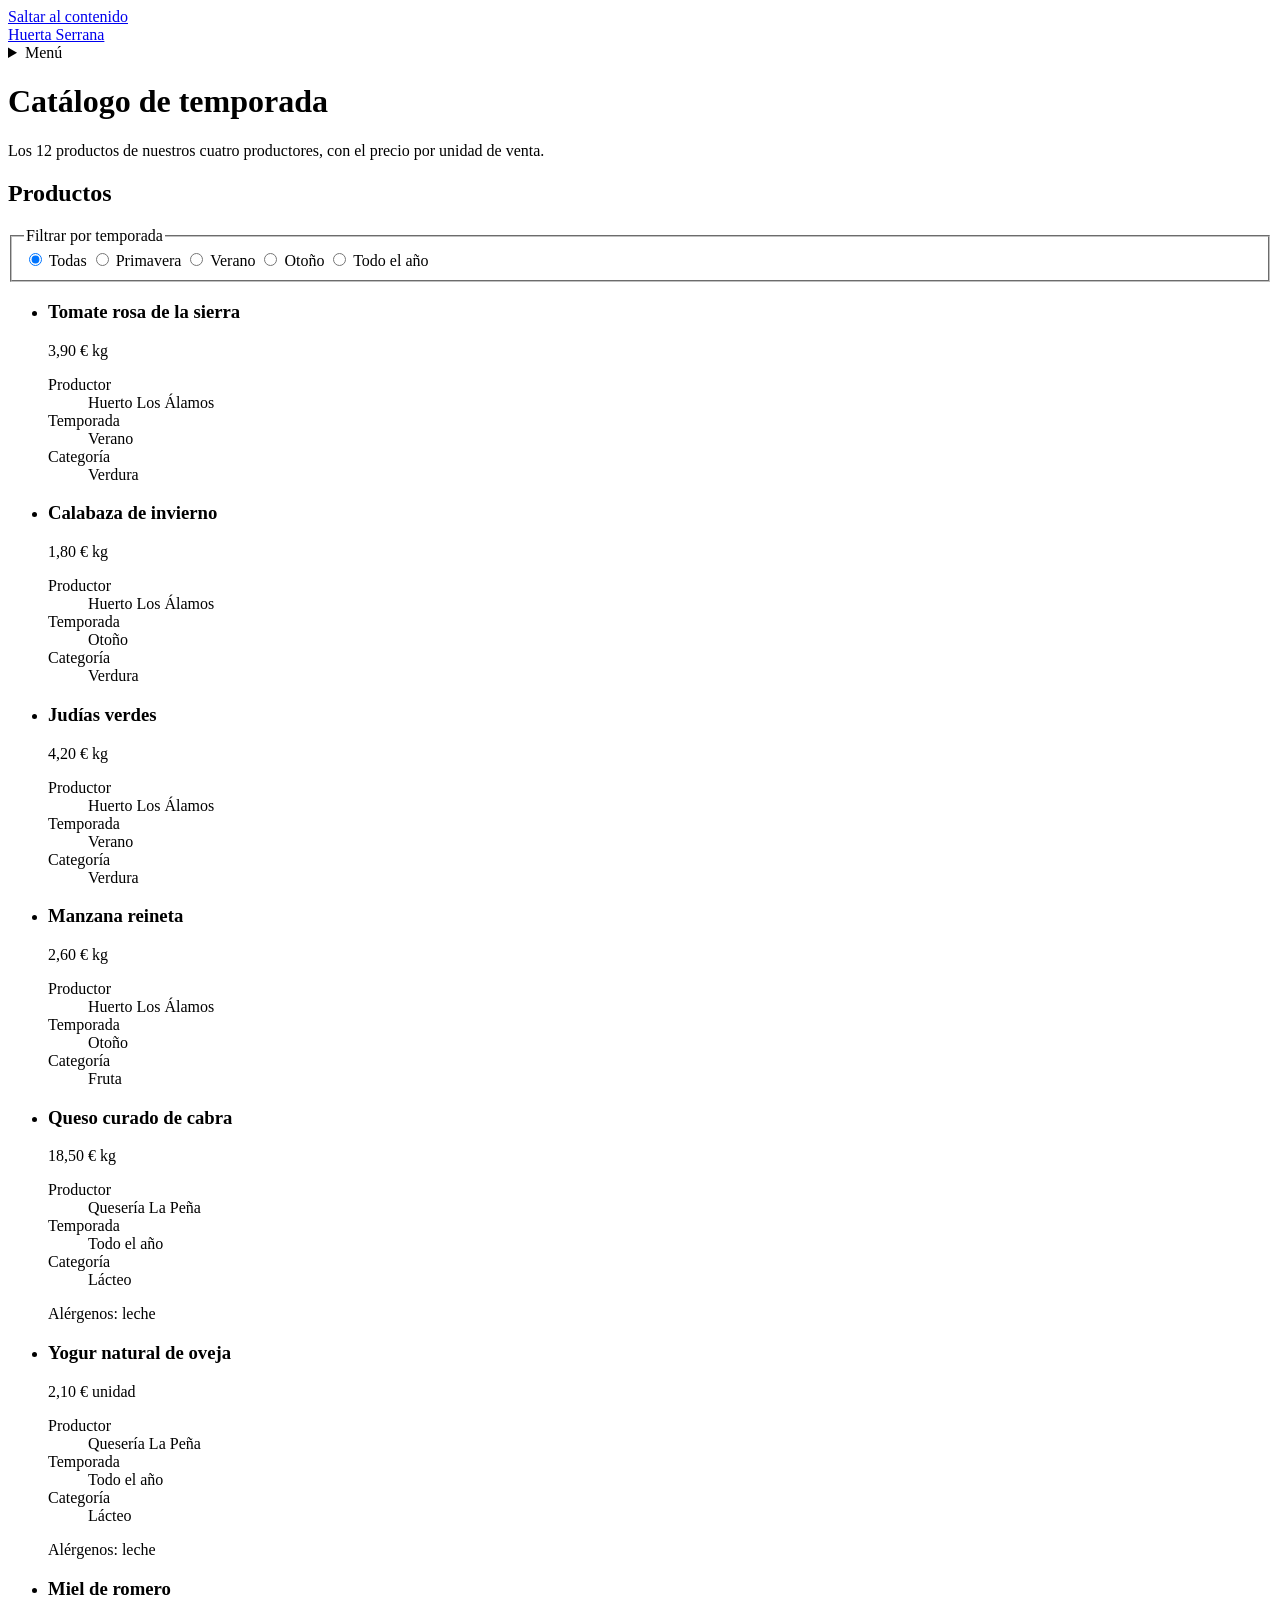
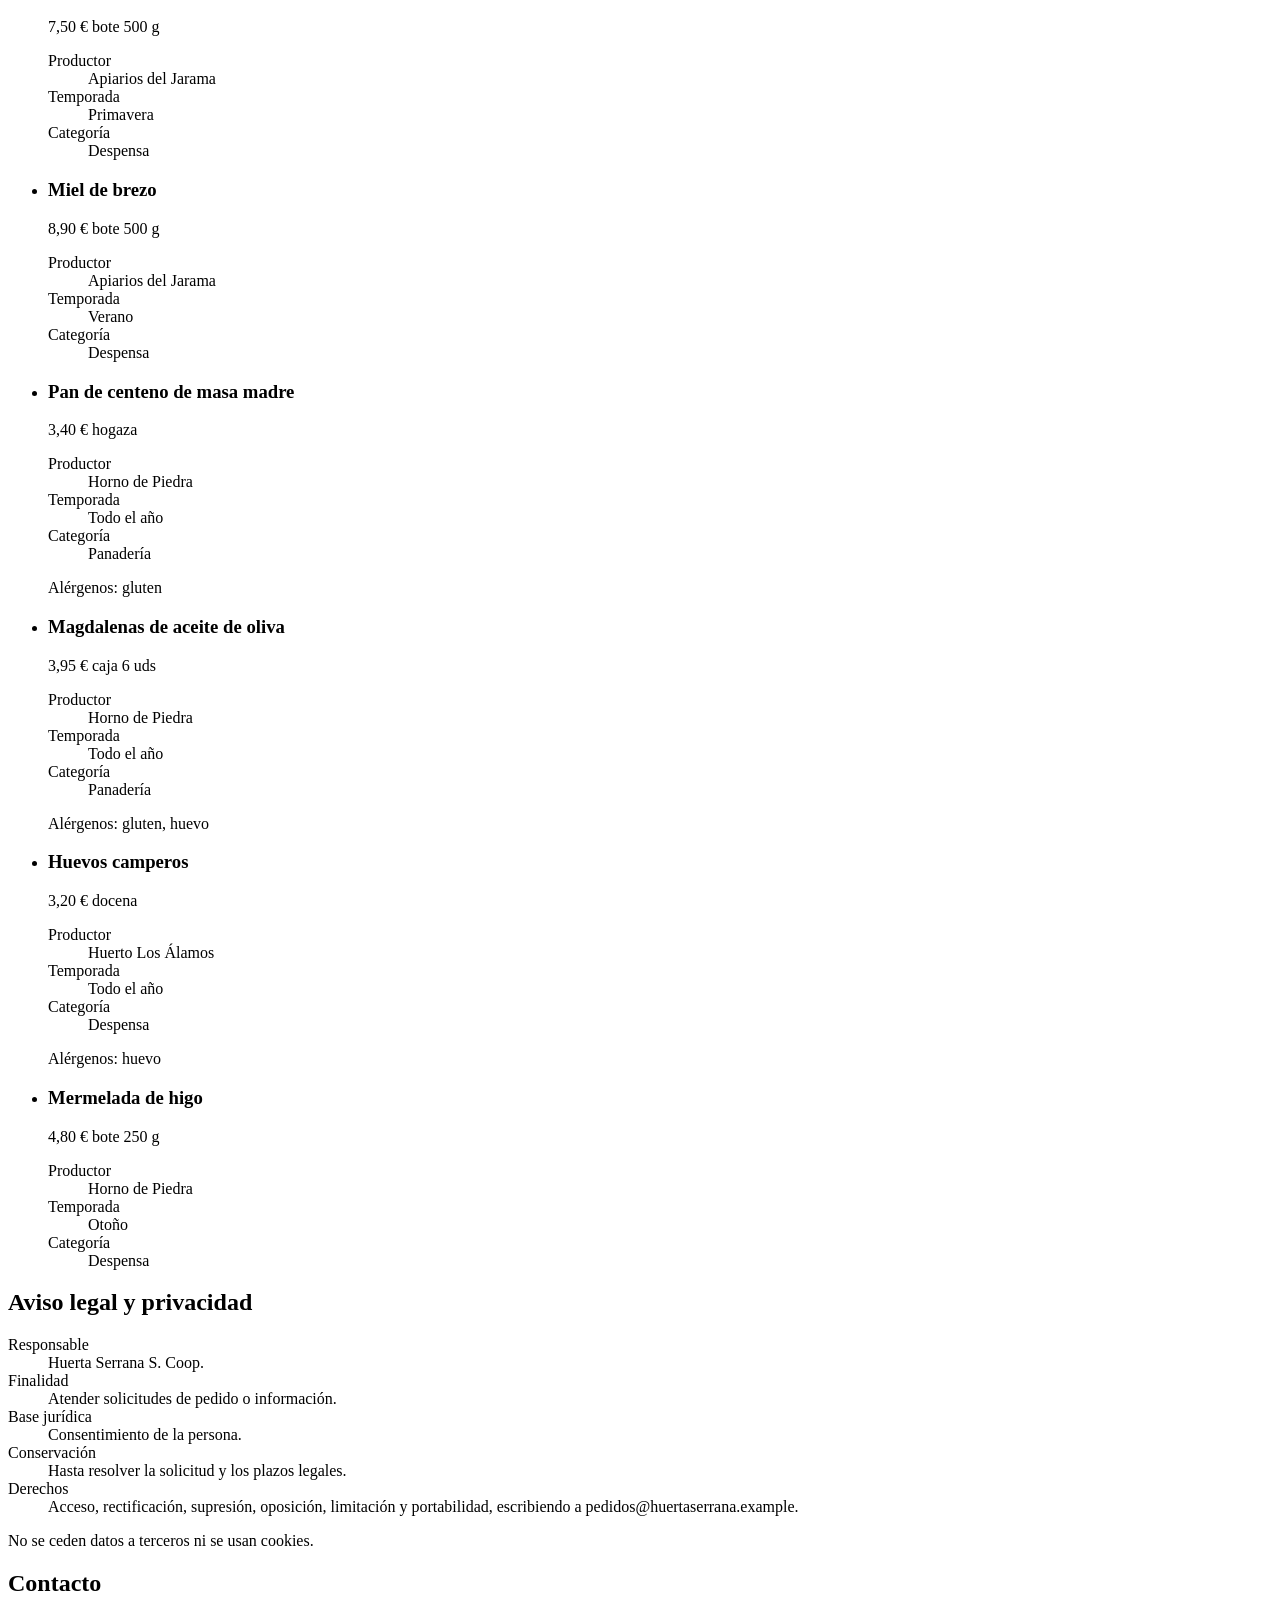
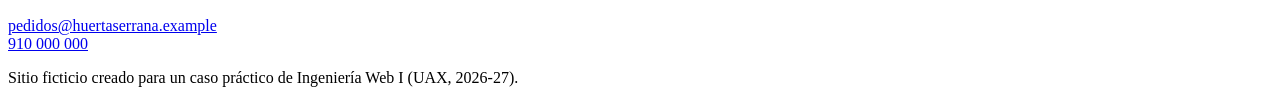
==== catalogo.html @ 6962c766 "feat: esqueleto HTML del catálogo con los 12 productos y filtro por temporada" ====
<!doctype html>
<html lang="es">
  <head>
    <meta charset="utf-8">
    <meta name="viewport" content="width=device-width, initial-scale=1">
    <title>Catálogo de temporada · Huerta Serrana</title>
    <meta name="description" content="Los 12 productos de Huerta Serrana con precio, unidad, productor, temporada y alérgenos: verdura, fruta, queso, yogur, miel, pan y despensa.">
    <link rel="stylesheet" href="css/tokens.css">
  </head>
  <body>
    <a class="saltar" href="#contenido">Saltar al contenido</a>

    <header class="cabecera">
      <a class="cabecera__logo" href="index.html">Huerta Serrana</a>
      <details class="menu">
        <summary class="menu__boton">Menú</summary>
        <nav class="menu__nav" aria-label="Principal">
          <ul class="menu__lista">
            <li><a class="menu__enlace" href="index.html">Inicio</a></li>
            <li><a class="menu__enlace" href="catalogo.html" aria-current="page">Catálogo</a></li>
            <li><a class="menu__enlace" href="productores.html">Productores</a></li>
            <li><a class="menu__enlace" href="contacto.html">Contacto y pedido</a></li>
          </ul>
        </nav>
      </details>
    </header>

    <main id="contenido" tabindex="-1">
      <h1>Catálogo de temporada</h1>
      <p>Los 12 productos de nuestros cuatro productores, con el precio por unidad de venta.</p>

      <section class="catalogo" aria-labelledby="productos-titulo">
        <h2 id="productos-titulo">Productos</h2>

        <form class="filtro">
          <fieldset class="filtro__grupo">
            <legend class="filtro__leyenda">Filtrar por temporada</legend>
            <label class="filtro__opcion"><input class="filtro__radio" type="radio" name="temporada" value="todas" checked> Todas</label>
            <label class="filtro__opcion"><input class="filtro__radio" type="radio" name="temporada" value="primavera"> Primavera</label>
            <label class="filtro__opcion"><input class="filtro__radio" type="radio" name="temporada" value="verano"> Verano</label>
            <label class="filtro__opcion"><input class="filtro__radio" type="radio" name="temporada" value="otono"> Otoño</label>
            <label class="filtro__opcion"><input class="filtro__radio" type="radio" name="temporada" value="todo-el-ano"> Todo el año</label>
          </fieldset>
        </form>

        <ul class="catalogo__lista">
          <li class="catalogo__item" data-temporada="verano">
            <article class="etiqueta">
              <h3 class="etiqueta__nombre">Tomate rosa de la sierra</h3>
              <p class="etiqueta__precio"><data value="3.90">3,90 €</data> <span class="etiqueta__unidad">kg</span></p>
              <dl class="etiqueta__datos">
                <dt>Productor</dt><dd>Huerto Los Álamos</dd>
                <dt>Temporada</dt><dd>Verano</dd>
                <dt>Categoría</dt><dd>Verdura</dd>
              </dl>
            </article>
          </li>
          <li class="catalogo__item" data-temporada="otono">
            <article class="etiqueta">
              <h3 class="etiqueta__nombre">Calabaza de invierno</h3>
              <p class="etiqueta__precio"><data value="1.80">1,80 €</data> <span class="etiqueta__unidad">kg</span></p>
              <dl class="etiqueta__datos">
                <dt>Productor</dt><dd>Huerto Los Álamos</dd>
                <dt>Temporada</dt><dd>Otoño</dd>
                <dt>Categoría</dt><dd>Verdura</dd>
              </dl>
            </article>
          </li>
          <li class="catalogo__item" data-temporada="verano">
            <article class="etiqueta">
              <h3 class="etiqueta__nombre">Judías verdes</h3>
              <p class="etiqueta__precio"><data value="4.20">4,20 €</data> <span class="etiqueta__unidad">kg</span></p>
              <dl class="etiqueta__datos">
                <dt>Productor</dt><dd>Huerto Los Álamos</dd>
                <dt>Temporada</dt><dd>Verano</dd>
                <dt>Categoría</dt><dd>Verdura</dd>
              </dl>
            </article>
          </li>
          <li class="catalogo__item" data-temporada="otono">
            <article class="etiqueta">
              <h3 class="etiqueta__nombre">Manzana reineta</h3>
              <p class="etiqueta__precio"><data value="2.60">2,60 €</data> <span class="etiqueta__unidad">kg</span></p>
              <dl class="etiqueta__datos">
                <dt>Productor</dt><dd>Huerto Los Álamos</dd>
                <dt>Temporada</dt><dd>Otoño</dd>
                <dt>Categoría</dt><dd>Fruta</dd>
              </dl>
            </article>
          </li>
          <li class="catalogo__item" data-temporada="todo-el-ano">
            <article class="etiqueta">
              <h3 class="etiqueta__nombre">Queso curado de cabra</h3>
              <p class="etiqueta__precio"><data value="18.50">18,50 €</data> <span class="etiqueta__unidad">kg</span></p>
              <dl class="etiqueta__datos">
                <dt>Productor</dt><dd>Quesería La Peña</dd>
                <dt>Temporada</dt><dd>Todo el año</dd>
                <dt>Categoría</dt><dd>Lácteo</dd>
              </dl>
              <p class="etiqueta__alergenos">Alérgenos: leche</p>
            </article>
          </li>
          <li class="catalogo__item" data-temporada="todo-el-ano">
            <article class="etiqueta">
              <h3 class="etiqueta__nombre">Yogur natural de oveja</h3>
              <p class="etiqueta__precio"><data value="2.10">2,10 €</data> <span class="etiqueta__unidad">unidad</span></p>
              <dl class="etiqueta__datos">
                <dt>Productor</dt><dd>Quesería La Peña</dd>
                <dt>Temporada</dt><dd>Todo el año</dd>
                <dt>Categoría</dt><dd>Lácteo</dd>
              </dl>
              <p class="etiqueta__alergenos">Alérgenos: leche</p>
            </article>
          </li>
          <li class="catalogo__item" data-temporada="primavera">
            <article class="etiqueta">
              <h3 class="etiqueta__nombre">Miel de romero</h3>
              <p class="etiqueta__precio"><data value="7.50">7,50 €</data> <span class="etiqueta__unidad">bote 500 g</span></p>
              <dl class="etiqueta__datos">
                <dt>Productor</dt><dd>Apiarios del Jarama</dd>
                <dt>Temporada</dt><dd>Primavera</dd>
                <dt>Categoría</dt><dd>Despensa</dd>
              </dl>
            </article>
          </li>
          <li class="catalogo__item" data-temporada="verano">
            <article class="etiqueta">
              <h3 class="etiqueta__nombre">Miel de brezo</h3>
              <p class="etiqueta__precio"><data value="8.90">8,90 €</data> <span class="etiqueta__unidad">bote 500 g</span></p>
              <dl class="etiqueta__datos">
                <dt>Productor</dt><dd>Apiarios del Jarama</dd>
                <dt>Temporada</dt><dd>Verano</dd>
                <dt>Categoría</dt><dd>Despensa</dd>
              </dl>
            </article>
          </li>
          <li class="catalogo__item" data-temporada="todo-el-ano">
            <article class="etiqueta">
              <h3 class="etiqueta__nombre">Pan de centeno de masa madre</h3>
              <p class="etiqueta__precio"><data value="3.40">3,40 €</data> <span class="etiqueta__unidad">hogaza</span></p>
              <dl class="etiqueta__datos">
                <dt>Productor</dt><dd>Horno de Piedra</dd>
                <dt>Temporada</dt><dd>Todo el año</dd>
                <dt>Categoría</dt><dd>Panadería</dd>
              </dl>
              <p class="etiqueta__alergenos">Alérgenos: gluten</p>
            </article>
          </li>
          <li class="catalogo__item" data-temporada="todo-el-ano">
            <article class="etiqueta">
              <h3 class="etiqueta__nombre">Magdalenas de aceite de oliva</h3>
              <p class="etiqueta__precio"><data value="3.95">3,95 €</data> <span class="etiqueta__unidad">caja 6 uds</span></p>
              <dl class="etiqueta__datos">
                <dt>Productor</dt><dd>Horno de Piedra</dd>
                <dt>Temporada</dt><dd>Todo el año</dd>
                <dt>Categoría</dt><dd>Panadería</dd>
              </dl>
              <p class="etiqueta__alergenos">Alérgenos: gluten, huevo</p>
            </article>
          </li>
          <li class="catalogo__item" data-temporada="todo-el-ano">
            <article class="etiqueta">
              <h3 class="etiqueta__nombre">Huevos camperos</h3>
              <p class="etiqueta__precio"><data value="3.20">3,20 €</data> <span class="etiqueta__unidad">docena</span></p>
              <dl class="etiqueta__datos">
                <dt>Productor</dt><dd>Huerto Los Álamos</dd>
                <dt>Temporada</dt><dd>Todo el año</dd>
                <dt>Categoría</dt><dd>Despensa</dd>
              </dl>
              <p class="etiqueta__alergenos">Alérgenos: huevo</p>
            </article>
          </li>
          <li class="catalogo__item" data-temporada="otono">
            <article class="etiqueta">
              <h3 class="etiqueta__nombre">Mermelada de higo</h3>
              <p class="etiqueta__precio"><data value="4.80">4,80 €</data> <span class="etiqueta__unidad">bote 250 g</span></p>
              <dl class="etiqueta__datos">
                <dt>Productor</dt><dd>Horno de Piedra</dd>
                <dt>Temporada</dt><dd>Otoño</dd>
                <dt>Categoría</dt><dd>Despensa</dd>
              </dl>
            </article>
          </li>
        </ul>
      </section>
    </main>

    <footer class="pie">
      <section class="pie__bloque" id="privacidad" aria-labelledby="privacidad-titulo">
        <h2 class="pie__titulo" id="privacidad-titulo">Aviso legal y privacidad</h2>
        <dl class="pie__datos">
          <dt>Responsable</dt>
          <dd>Huerta Serrana S. Coop.</dd>
          <dt>Finalidad</dt>
          <dd>Atender solicitudes de pedido o información.</dd>
          <dt>Base jurídica</dt>
          <dd>Consentimiento de la persona.</dd>
          <dt>Conservación</dt>
          <dd>Hasta resolver la solicitud y los plazos legales.</dd>
          <dt>Derechos</dt>
          <dd>Acceso, rectificación, supresión, oposición, limitación y portabilidad, escribiendo a pedidos@huertaserrana.example.</dd>
        </dl>
        <p>No se ceden datos a terceros ni se usan cookies.</p>
      </section>
      <section class="pie__bloque" aria-labelledby="pie-contacto-titulo">
        <h2 class="pie__titulo" id="pie-contacto-titulo">Contacto</h2>
        <p>
          <a href="mailto:pedidos@huertaserrana.example">pedidos@huertaserrana.example</a><br>
          <a href="tel:+34910000000">910 000 000</a>
        </p>
        <p class="pie__nota">Sitio ficticio creado para un caso práctico de Ingeniería Web I (UAX, 2026-27).</p>
      </section>
    </footer>
  </body>
</html>
---- css/tokens.css ----
/* ==========================================================================
   tokens.css · Sistema de diseño de Huerta Serrana
   --------------------------------------------------------------------------
   Único sitio del proyecto donde se escriben colores, tamaños y distancias.
   El resto de hojas solo usa var(--...). Para cambiar un color de la web,
   se cambia aquí y se propaga a todas las páginas.

   Dos capas:
   1. Paleta (--color-*): los colores de marca tal cual (Anexo C).
   2. Roles (--ui-*): para qué se usa cada color. Los componentes usan
      roles, así el modo oscuro solo redefine roles, no componentes.
   ========================================================================== */

:root {
  /* ---- 1. Paleta de marca (Anexo C) ---------------------------------- */
  --color-primario: #2f5d3a; /* Verde sierra */
  --color-fondo: #faf6ec; /* Crema */
  --color-acento: #b5532a; /* Tierra */
  --color-texto: #1f2a22; /* Tinta */
  --color-superficie: #e8e2d2; /* Arena */
  --color-destacado: #f2b134; /* Miel: solo decorativo o con Tinta encima */
  --color-apagado: #8a8f86; /* Gris musgo: NO apto para texto pequeño */
  --color-blanco: #ffffff;

  /* Colores auxiliares del modo oscuro (derivados de Tinta, ver doc 02) */
  --color-noche: #1f2a22;
  --color-noche-superficie: #2a382e;

  /* ---- 2. Roles de color (modo claro) --------------------------------
     Ratios WCAG calculados en docs/02-diseno-sistema-visual.md */
  --ui-fondo: var(--color-fondo);
  --ui-texto: var(--color-texto); /* 13,78:1 sobre Crema */
  --ui-titulo: var(--color-primario); /* 7,08:1 sobre Crema */
  --ui-enlace: var(--color-primario);
  --ui-superficie: var(--color-superficie); /* Tinta encima: 11,50:1 */
  --ui-borde: var(--color-apagado); /* Solo bordes (no texto): 3,06:1 */
  --ui-foco: var(--color-acento); /* Contorno de foco: 4,59:1 sobre Crema, 3,83:1 sobre Arena */
  --ui-boton-fondo: var(--color-primario);
  --ui-boton-texto: var(--color-blanco); /* 7,64:1 */
  --ui-boton2-fondo: var(--color-acento);
  --ui-boton2-texto: var(--color-blanco); /* 4,96:1 */
  --ui-destacado-fondo: var(--color-destacado);
  --ui-destacado-texto: var(--color-texto); /* Tinta sobre Miel: 7,87:1 */
  --ui-error: var(--color-acento);
  --ui-sombra: rgb(31 42 34 / 0.15); /* Tinta al 15 % */

  /* ---- 3. Tipografía: fuentes del sistema, sin descargas -------------- */
  --fuente-texto: system-ui, -apple-system, "Segoe UI", Roboto, "Helvetica Neue", Arial, sans-serif;
  --fuente-titulos: Georgia, "Times New Roman", serif;

  /* Escala modular 1,25 (tercera mayor) sobre 1rem = 16 px por defecto.
     En rem para respetar el tamaño de letra que elija cada persona. */
  --tam-xs: 0.8rem; /* 12,8 px: solo etiquetas en mayúsculas, nunca párrafos */
  --tam-sm: 0.875rem; /* 14 px */
  --tam-base: 1rem; /* 16 px: cuerpo de texto */
  --tam-md: 1.25rem; /* 20 px: h3 */
  --tam-lg: 1.563rem; /* 25 px: h2 */
  --tam-xl: 1.953rem; /* 31 px: h1 de páginas interiores */
  --tam-hero: clamp(2rem, 1.4rem + 3vw, 3.052rem); /* h1 de portada, fluido */

  --interlineado: 1.6;
  --interlineado-titulo: 1.2;
  --peso-normal: 400;
  --peso-negrita: 700;

  /* ---- 4. Espaciado: escala de 4 en 4 px expresada en rem ------------- */
  --espacio-1: 0.25rem; /* 4 px */
  --espacio-2: 0.5rem; /* 8 px */
  --espacio-3: 0.75rem; /* 12 px */
  --espacio-4: 1rem; /* 16 px: margen lateral en móvil */
  --espacio-5: 1.5rem; /* 24 px */
  --espacio-6: 2rem; /* 32 px */
  --espacio-7: 3rem; /* 48 px: separación entre secciones */
  --espacio-8: 4rem; /* 64 px */

  /* ---- 5. Formas ------------------------------------------------------ */
  --radio-sm: 0.25rem;
  --radio-md: 0.5rem;
  --radio-lg: 1rem;
  --radio-pildora: 999px;
  --borde-fino: 1px;
  --borde-grueso: 3px; /* También el grosor del contorno de foco */
  --sombra-tarjeta: 0 1px 3px var(--ui-sombra);

  /* ---- 6. Maquetación ------------------------------------------------- */
  --ancho-max: 72rem; /* 1152 px: contenedor en escritorio */
  --ancho-lectura: 65ch; /* Línea de texto cómoda */
  --tarjeta-min: 16rem; /* Ancho mínimo de tarjeta en la rejilla */
  --objetivo-tactil: 2.75rem; /* 44 px: tamaño mínimo de botones y enlaces */
  --duracion: 200ms;

  /* Breakpoints (no pueden ser variables dentro de @media, se documentan):
     48em = 768 px · 80em = 1280 px */
}

/* ---- Modo oscuro (RF10): solo se redefinen roles ------------------- */
@media (prefers-color-scheme: dark) {
  :root {
    --ui-fondo: var(--color-noche);
    --ui-texto: var(--color-fondo); /* Crema sobre Tinta: 13,78:1 */
    --ui-titulo: var(--color-destacado); /* Miel sobre Tinta: 7,87:1 */
    --ui-enlace: var(--color-destacado);
    --ui-superficie: var(--color-noche-superficie); /* Crema encima: 11,42:1 */
    --ui-borde: var(--color-apagado); /* 4,50:1 sobre Tinta */
    --ui-foco: var(--color-destacado);
    --ui-boton-fondo: var(--color-destacado);
    --ui-boton-texto: var(--color-texto); /* Tinta sobre Miel: 7,87:1 */
    --ui-boton2-fondo: var(--color-superficie);
    --ui-boton2-texto: var(--color-texto); /* Tinta sobre Arena: 11,50:1 */
    --ui-error: var(--color-destacado);
    --ui-sombra: rgb(0 0 0 / 0.4);
  }
}
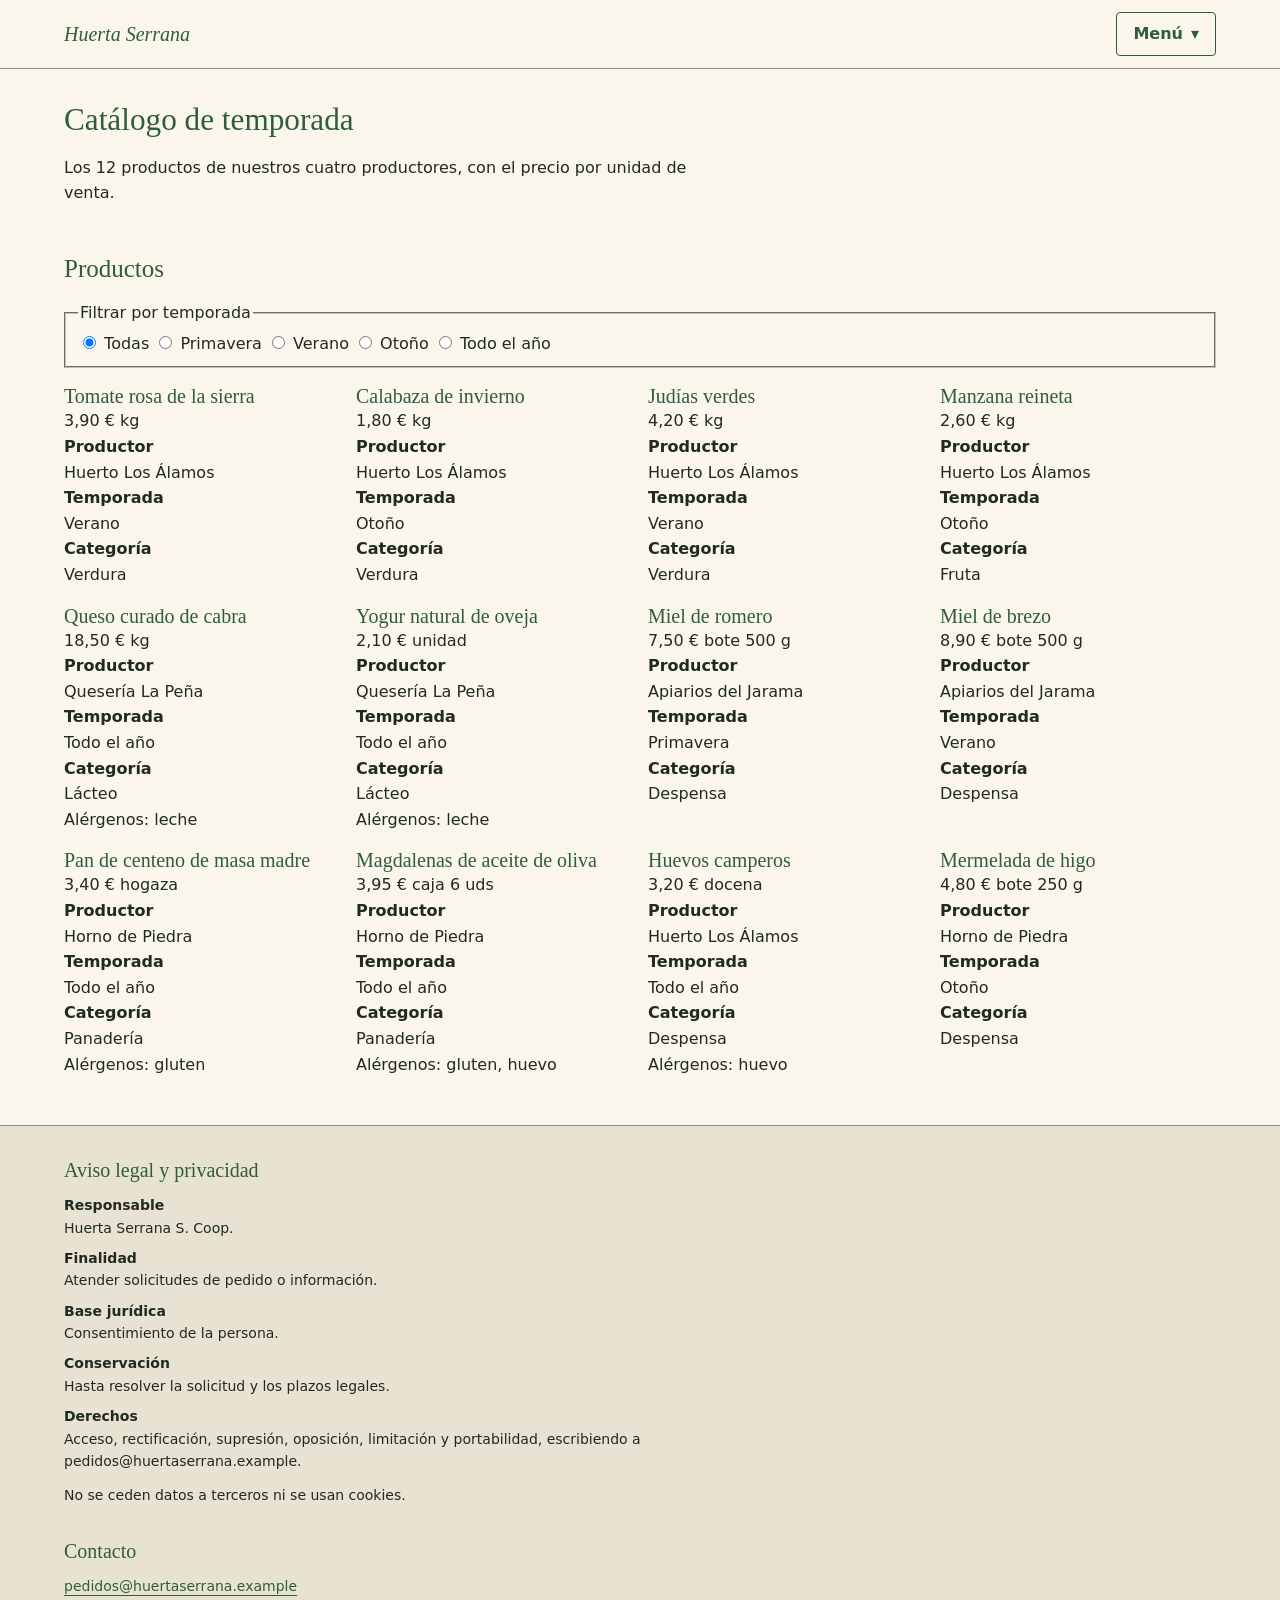
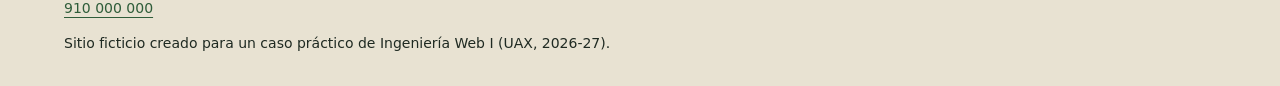
==== commit 38e34b0c: "merge: fase B, maqueta móvil" ====
--- a/catalogo.html
+++ b/catalogo.html
@@ -6,6 +6,8 @@
     <title>Catálogo de temporada · Huerta Serrana</title>
     <meta name="description" content="Los 12 productos de Huerta Serrana con precio, unidad, productor, temporada y alérgenos: verdura, fruta, queso, yogur, miel, pan y despensa.">
     <link rel="stylesheet" href="css/tokens.css">
+    <link rel="stylesheet" href="css/base.css">
+    <link rel="stylesheet" href="css/layout.css">
   </head>
   <body>
     <a class="saltar" href="#contenido">Saltar al contenido</a>
--- a/css/tokens.css
+++ b/css/tokens.css
@@ -85,9 +85,10 @@
   /* ---- 6. Maquetación ------------------------------------------------- */
   --ancho-max: 72rem; /* 1152 px: contenedor en escritorio */
   --ancho-lectura: 65ch; /* Línea de texto cómoda */
-  --tarjeta-min: 16rem; /* Ancho mínimo de tarjeta en la rejilla */
+  --tarjeta-min: min(100%, 16rem); /* Ancho mínimo de tarjeta (o todo el ancho si no cabe) */
   --objetivo-tactil: 2.75rem; /* 44 px: tamaño mínimo de botones y enlaces */
   --duracion: 200ms;
+  --capa-menu: 10; /* El menú desplegable queda por encima del contenido */
 
   /* Breakpoints (no pueden ser variables dentro de @media, se documentan):
      48em = 768 px · 80em = 1280 px */
--- a/css/base.css
+++ b/css/base.css
@@ -0,0 +1,148 @@
+/* ==========================================================================
+   base.css · Reset y estilos de los elementos HTML
+   --------------------------------------------------------------------------
+   Aquí solo hay selectores de elemento (body, h1, a…), nunca clases.
+   Todos los valores vienen de tokens.css.
+   ========================================================================== */
+
+/* ---- Reset mínimo ---------------------------------------------------- */
+
+/* El ancho de una caja incluye su padding y su borde: las cuentas cuadran. */
+*,
+*::before,
+*::after {
+  box-sizing: border-box;
+}
+
+/* Quitamos los márgenes por defecto: el espaciado lo decide layout.css. */
+body,
+h1,
+h2,
+h3,
+p,
+ul,
+ol,
+dl,
+dd,
+figure,
+fieldset {
+  margin: 0;
+}
+
+/* Los formularios del navegador y las barras de desplazamiento siguen al tema. */
+:root {
+  color-scheme: light dark;
+}
+
+/* ---- Página ----------------------------------------------------------- */
+
+body {
+  background-color: var(--ui-fondo);
+  color: var(--ui-texto);
+  font-family: var(--fuente-texto);
+  font-size: var(--tam-base);
+  line-height: var(--interlineado);
+  /* Evita que el móvil agrande el texto por su cuenta al girar la pantalla. */
+  -webkit-text-size-adjust: 100%;
+  text-size-adjust: 100%;
+}
+
+/* ---- Tipografía ------------------------------------------------------- */
+
+h1,
+h2,
+h3 {
+  color: var(--ui-titulo);
+  font-family: var(--fuente-titulos);
+  font-weight: var(--peso-normal);
+  line-height: var(--interlineado-titulo);
+  /* Reparte las palabras entre líneas para no dejar una sola al final. */
+  text-wrap: balance;
+}
+
+h1 {
+  font-size: var(--tam-xl);
+}
+
+h2 {
+  font-size: var(--tam-lg);
+}
+
+h3 {
+  font-size: var(--tam-md);
+}
+
+/* Líneas de texto de una longitud cómoda de leer. */
+p,
+li,
+dd {
+  max-width: var(--ancho-lectura);
+}
+
+strong,
+dt {
+  font-weight: var(--peso-negrita);
+}
+
+/* ---- Enlaces ---------------------------------------------------------- */
+
+a {
+  color: var(--ui-enlace);
+  text-decoration-thickness: var(--borde-fino);
+  text-underline-offset: var(--espacio-1);
+}
+
+a:hover {
+  text-decoration-thickness: var(--borde-grueso);
+}
+
+/* Foco visible para teclado (V04). :focus-visible no lo muestra al hacer clic. */
+:focus-visible {
+  outline: var(--borde-grueso) solid var(--ui-foco);
+  outline-offset: var(--borde-grueso);
+}
+
+/* main recibe el foco desde «Saltar al contenido»; no necesita contorno. */
+main:focus {
+  outline: none;
+}
+
+/* ---- Imágenes y multimedia ------------------------------------------- */
+
+img,
+svg {
+  display: block;
+  max-width: 100%;
+  height: auto;
+}
+
+/* ---- Formularios: heredan la letra de la página ---------------------- */
+
+input,
+select,
+textarea,
+button {
+  font: inherit;
+  color: inherit;
+}
+
+/* Un control nunca más ancho que su contenedor (un select con opciones largas
+   desbordaba 90 px a 360 px: bug B01). */
+input,
+select,
+textarea {
+  max-width: 100%;
+}
+
+/* ---- Movimiento reducido (RF10) -------------------------------------- */
+
+/* Si la persona pide menos movimiento, se anulan animaciones y transiciones. */
+@media (prefers-reduced-motion: reduce) {
+  *,
+  *::before,
+  *::after {
+    animation-duration: 0s;
+    transition-duration: 0s;
+    scroll-behavior: auto;
+  }
+}
--- a/css/layout.css
+++ b/css/layout.css
@@ -0,0 +1,185 @@
+/* ==========================================================================
+   layout.css · Estructura de la página (mobile-first)
+   --------------------------------------------------------------------------
+   Cabecera, menú, contenido principal, pie y rejillas de las listas.
+   Las reglas para pantallas grandes se añaden en la fase D (768 y 1280 px).
+   ========================================================================== */
+
+/* ---- Márgenes laterales sin contenedores extra -------------------------
+   En móvil, 16 px a cada lado. En pantallas anchas, el margen crece para que
+   el contenido no pase de --ancho-max y quede centrado. */
+.cabecera,
+main,
+.pie {
+  padding-inline: max(var(--espacio-4), calc((100% - var(--ancho-max)) / 2));
+}
+
+/* ---- Enlace «Saltar al contenido» (RF1) --------------------------------
+   Fuera de la pantalla hasta que recibe el foco con Tab. */
+.saltar {
+  position: absolute;
+  top: var(--espacio-2);
+  left: var(--espacio-2);
+  z-index: calc(var(--capa-menu) + 1);
+  padding: var(--espacio-2) var(--espacio-4);
+  background-color: var(--ui-boton-fondo);
+  color: var(--ui-boton-texto);
+  border-radius: var(--radio-sm);
+  transform: translateY(-200%);
+}
+
+.saltar:focus {
+  transform: none;
+}
+
+/* ---- Cabecera -------------------------------------------------------- */
+
+.cabecera {
+  position: relative; /* Referencia para el menú desplegable */
+  display: flex;
+  align-items: center;
+  justify-content: space-between;
+  gap: var(--espacio-4);
+  padding-block: var(--espacio-3);
+  border-bottom: var(--borde-fino) solid var(--ui-borde);
+}
+
+.cabecera__logo {
+  font-family: var(--fuente-titulos);
+  font-size: var(--tam-md);
+  font-style: italic;
+  color: var(--ui-titulo);
+  text-decoration: none;
+}
+
+/* ---- Menú plegable sin JavaScript (details/summary) ------------------ */
+
+.menu__boton {
+  display: flex;
+  align-items: center;
+  gap: var(--espacio-2);
+  min-height: var(--objetivo-tactil);
+  padding-inline: var(--espacio-4);
+  border: var(--borde-fino) solid var(--ui-enlace);
+  border-radius: var(--radio-sm);
+  color: var(--ui-enlace);
+  font-weight: var(--peso-negrita);
+  cursor: pointer;
+  list-style: none; /* Quita el triángulo por defecto */
+}
+
+.menu__boton::-webkit-details-marker {
+  display: none; /* Safari antiguo */
+}
+
+/* Flecha propia que gira al abrir el menú */
+.menu__boton::after {
+  content: "▾";
+  transition: transform var(--duracion);
+}
+
+.menu[open] .menu__boton::after {
+  transform: rotate(180deg);
+}
+
+/* El menú abierto ocupa todo el ancho bajo la cabecera */
+.menu__nav {
+  position: absolute;
+  top: 100%;
+  left: 0;
+  right: 0;
+  z-index: var(--capa-menu);
+  padding: var(--espacio-2) var(--espacio-4) var(--espacio-4);
+  background-color: var(--ui-fondo);
+  border-bottom: var(--borde-fino) solid var(--ui-borde);
+  box-shadow: var(--sombra-tarjeta);
+}
+
+.menu__lista {
+  padding: 0;
+  list-style: none;
+}
+
+.menu__enlace {
+  display: flex;
+  align-items: center;
+  min-height: var(--objetivo-tactil);
+  color: var(--ui-texto);
+  text-decoration: none;
+}
+
+/* Página actual: negrita + subrayado Miel (decorativo; la negrita ya la distingue) */
+.menu__enlace[aria-current="page"] {
+  font-weight: var(--peso-negrita);
+  color: var(--ui-enlace);
+  text-decoration: underline;
+  text-decoration-color: var(--ui-destacado-fondo);
+  text-decoration-thickness: var(--borde-grueso);
+}
+
+/* ---- Contenido principal --------------------------------------------- */
+
+main {
+  padding-block: var(--espacio-6) var(--espacio-7);
+}
+
+/* Separación entre texto seguido dentro de main */
+main > * + * {
+  margin-block-start: var(--espacio-4);
+}
+
+/* Más aire entre los bloques grandes de la página */
+main > :is(section, aside, div) {
+  margin-block-start: var(--espacio-7);
+}
+
+/* Separación entre el título de cada sección y su contenido */
+section > * + * {
+  margin-block-start: var(--espacio-4);
+}
+
+/* ---- Rejillas de listas ------------------------------------------------
+   auto-fill + minmax: caben tantas columnas como permite el ancho, sin
+   media queries. En móvil sale una sola columna. */
+.pasos__lista,
+.cestas__lista,
+.catalogo__lista,
+.productores__fichas {
+  display: grid;
+  gap: var(--espacio-4);
+  padding: 0;
+  list-style: none;
+}
+
+.cestas__lista,
+.catalogo__lista {
+  grid-template-columns: repeat(auto-fill, minmax(var(--tarjeta-min), 1fr));
+}
+
+.productores {
+  display: grid;
+  gap: var(--espacio-6);
+}
+
+/* ---- Pie de página --------------------------------------------------- */
+
+.pie {
+  display: grid;
+  gap: var(--espacio-6);
+  padding-block: var(--espacio-6);
+  background-color: var(--ui-superficie);
+  border-top: var(--borde-fino) solid var(--ui-borde);
+  font-size: var(--tam-sm);
+}
+
+.pie__bloque > * + * {
+  margin-block-start: var(--espacio-3);
+}
+
+.pie__titulo {
+  font-size: var(--tam-md);
+}
+
+.pie__datos dd {
+  margin-block-end: var(--espacio-2);
+}
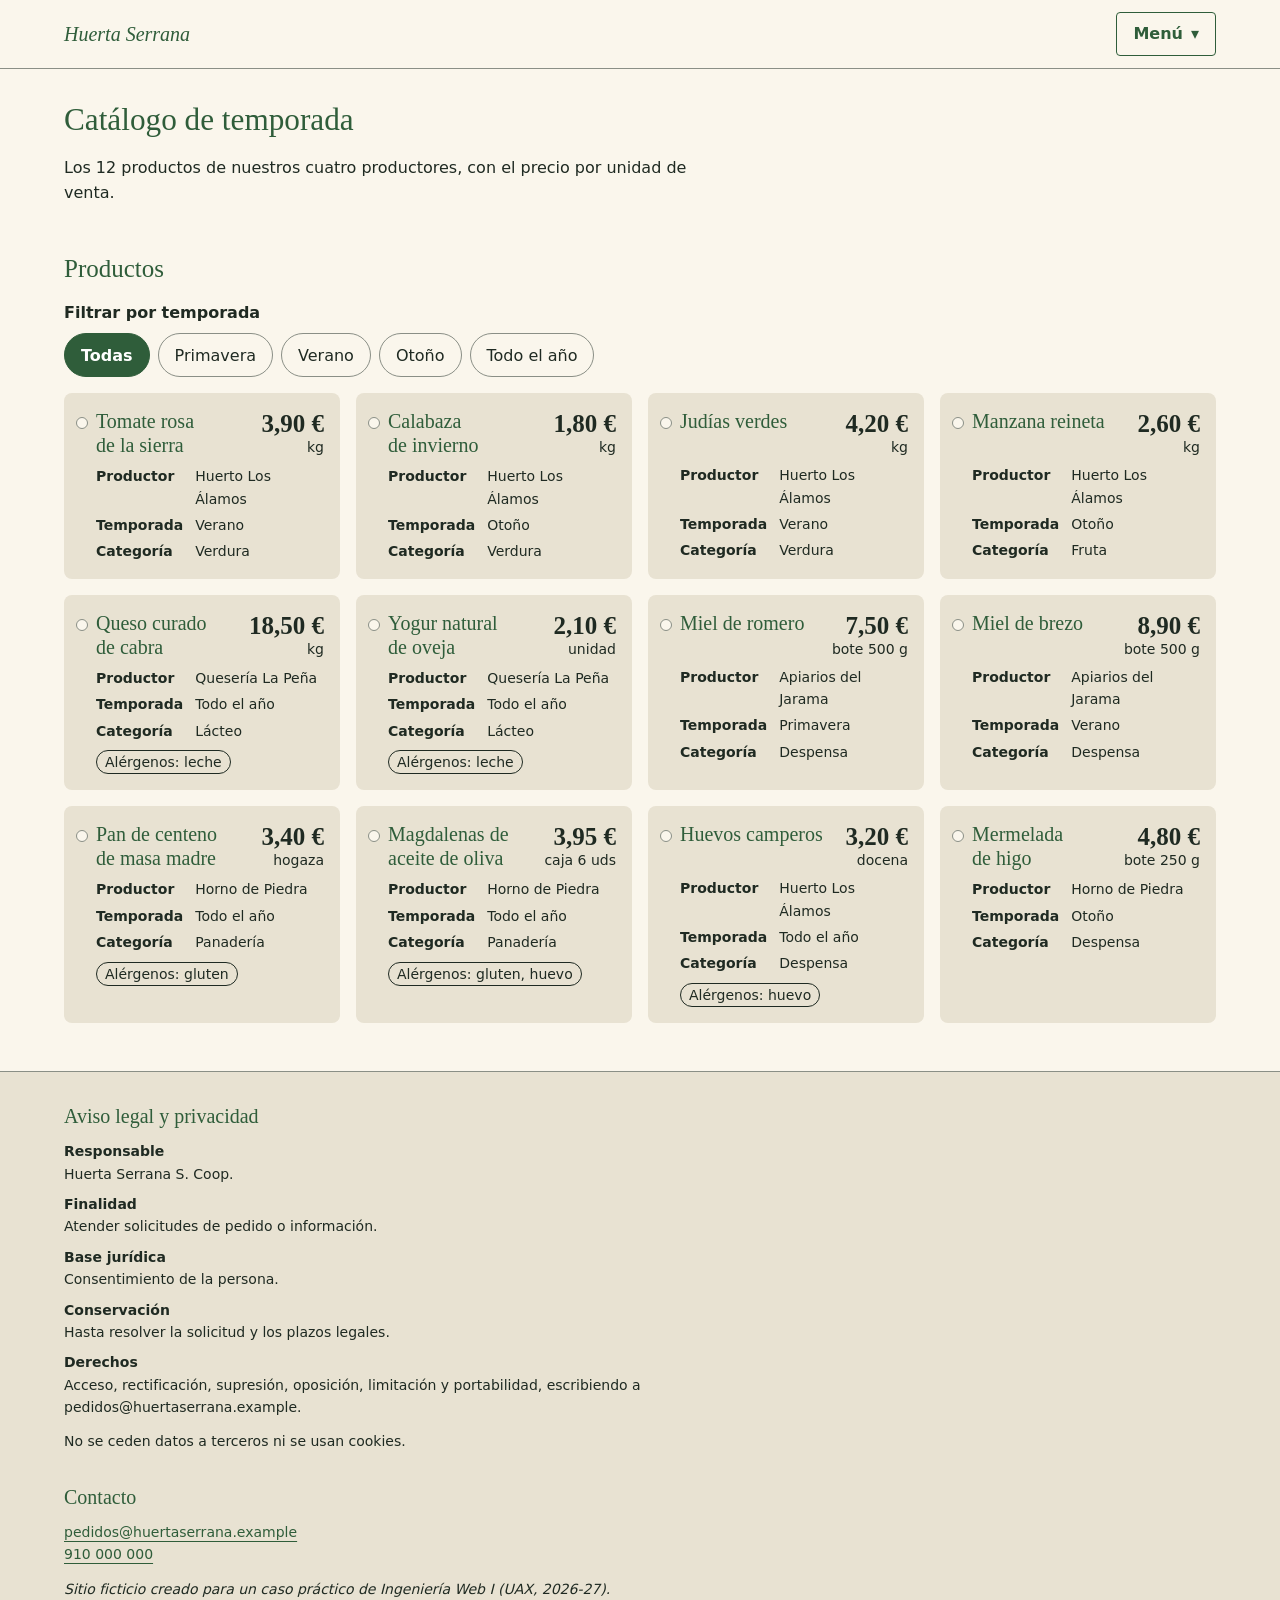
==== commit 06ce1c50: "fix: favicon SVG propio para evitar el 404 de /favicon.ico (B05)" ====
--- a/catalogo.html
+++ b/catalogo.html
@@ -5,9 +5,11 @@
     <meta name="viewport" content="width=device-width, initial-scale=1">
     <title>Catálogo de temporada · Huerta Serrana</title>
     <meta name="description" content="Los 12 productos de Huerta Serrana con precio, unidad, productor, temporada y alérgenos: verdura, fruta, queso, yogur, miel, pan y despensa.">
+    <link rel="icon" href="img/favicon.svg" type="image/svg+xml">
     <link rel="stylesheet" href="css/tokens.css">
     <link rel="stylesheet" href="css/base.css">
     <link rel="stylesheet" href="css/layout.css">
+    <link rel="stylesheet" href="css/components.css">
   </head>
   <body>
     <a class="saltar" href="#contenido">Saltar al contenido</a>
--- a/css/tokens.css
+++ b/css/tokens.css
@@ -89,6 +89,7 @@
   --objetivo-tactil: 2.75rem; /* 44 px: tamaño mínimo de botones y enlaces */
   --duracion: 200ms;
   --capa-menu: 10; /* El menú desplegable queda por encima del contenido */
+  --tabla-min: 40rem; /* Ancho mínimo de la tabla de cestas antes de desplazarse */
 
   /* Breakpoints (no pueden ser variables dentro de @media, se documentan):
      48em = 768 px · 80em = 1280 px */
--- a/css/components.css
+++ b/css/components.css
@@ -0,0 +1,480 @@
+/* ==========================================================================
+   components.css · Componentes reutilizables (BEM)
+   --------------------------------------------------------------------------
+   Un bloque por componente: .bloque, .bloque__elemento, .bloque--variante.
+   Solo usan roles (--ui-*) y escalas de tokens.css.
+   ========================================================================== */
+
+/* ---- Botón ------------------------------------------------------------
+   Llamada a la acción. Verde (principal) o Tierra (--secundario). */
+.boton {
+  display: inline-flex;
+  align-items: center;
+  justify-content: center;
+  min-height: var(--objetivo-tactil);
+  padding-inline: var(--espacio-5);
+  border: 0;
+  border-radius: var(--radio-sm);
+  background-color: var(--ui-boton-fondo);
+  color: var(--ui-boton-texto);
+  font-weight: var(--peso-negrita);
+  text-decoration: none;
+  cursor: pointer;
+  transition: background-color var(--duracion);
+}
+
+/* Al pasar el ratón se oscurece a Tinta (en modo oscuro, se aclara a Crema). */
+.boton:hover {
+  background-color: var(--ui-texto);
+  color: var(--ui-fondo);
+}
+
+.boton--secundario {
+  background-color: var(--ui-boton2-fondo);
+  color: var(--ui-boton2-texto);
+}
+
+/* ---- Enlace con flecha ------------------------------------------------
+   Acción de menor peso que un botón: «Ver catálogo →». */
+.enlace-flecha {
+  display: inline-flex;
+  align-items: center;
+  gap: var(--espacio-1);
+  min-height: var(--objetivo-tactil);
+  font-weight: var(--peso-negrita);
+}
+
+.enlace-flecha::after {
+  content: "→";
+  transition: transform var(--duracion);
+}
+
+.enlace-flecha:hover::after {
+  transform: translateX(var(--espacio-1));
+}
+
+/* ---- Portada ----------------------------------------------------------
+   Titular, texto, acciones e ilustración lineal de la sierra. */
+.portada {
+  display: grid;
+  gap: var(--espacio-4);
+}
+
+.portada__titulo {
+  font-size: var(--tam-hero);
+}
+
+.portada__texto {
+  font-size: var(--tam-md);
+}
+
+.portada__acciones,
+.cestas__acciones {
+  display: flex;
+  flex-wrap: wrap;
+  align-items: center;
+  gap: var(--espacio-3) var(--espacio-5);
+}
+
+.portada__ilustracion {
+  width: 100%;
+}
+
+/* ---- Ilustración SVG en línea ------------------------------------------
+   Está en el HTML (no en un .svg aparte) para que sus colores salgan de los
+   tokens y cambien solos en modo oscuro. Es decorativa: aria-hidden. */
+.ilustracion__sol {
+  fill: var(--ui-destacado-fondo);
+}
+
+.ilustracion__linea {
+  fill: none;
+  stroke: var(--ui-titulo);
+  stroke-width: var(--borde-grueso);
+  stroke-linejoin: round;
+}
+
+.ilustracion__linea--fondo {
+  stroke: var(--ui-borde);
+  stroke-width: var(--borde-fino);
+}
+
+/* ---- Aviso de temporada -------------------------------------------------
+   Caja Arena con la franja de los 12 meses. */
+.aviso {
+  display: grid;
+  gap: var(--espacio-3);
+  padding: var(--espacio-5);
+  background-color: var(--ui-superficie);
+  border-radius: var(--radio-md);
+}
+
+.aviso__titulo {
+  font-size: var(--tam-md);
+}
+
+/* Franja de meses: decorativa (aria-hidden); el texto del aviso ya lo dice. */
+.meses {
+  display: grid;
+  grid-template-columns: repeat(12, 1fr);
+  padding: 0;
+  list-style: none;
+  background-color: var(--ui-fondo);
+  border: var(--borde-fino) solid var(--ui-borde);
+  border-radius: var(--radio-sm);
+  overflow: hidden;
+}
+
+.meses__mes {
+  padding-block: var(--espacio-1);
+  font-size: var(--tam-sm);
+  text-align: center;
+  border-inline-end: var(--borde-fino) solid var(--ui-borde);
+}
+
+.meses__mes:last-child {
+  border-inline-end: 0;
+}
+
+/* Miel solo como fondo, con Tinta encima (7,87:1) */
+.meses__mes--actual {
+  background-color: var(--ui-destacado-fondo);
+  color: var(--ui-destacado-texto);
+  font-weight: var(--peso-negrita);
+}
+
+/* ---- Pasos de «Cómo funciona» -------------------------------------------
+   La lista ordenada ya numera para lectores de pantalla; el número grande
+   se dibuja con un contador CSS. */
+.pasos__lista {
+  counter-reset: paso;
+}
+
+.pasos__paso {
+  display: grid;
+  grid-template-columns: var(--espacio-6) 1fr; /* Ancho fijo: «1» y «2» miden distinto (B04) */
+  column-gap: var(--espacio-4);
+  counter-increment: paso;
+}
+
+.pasos__paso::before {
+  content: counter(paso);
+  grid-row: span 2;
+  color: var(--ui-titulo);
+  font-family: var(--fuente-titulos);
+  font-size: var(--tam-xl);
+  line-height: var(--interlineado-titulo);
+}
+
+.pasos__titulo {
+  font-size: var(--tam-md);
+}
+
+/* ---- Etiqueta de precio -------------------------------------------------
+   Tarjeta Arena con forma de etiqueta de mercado: el precio, grande y a la
+   derecha, es lo primero que se ve (objetivo O1). Se usa para cestas y
+   productos. Texto Tinta sobre Arena: 11,50:1; título Verde: 5,91:1. */
+.etiqueta {
+  position: relative;
+  display: grid;
+  grid-template-columns: 1fr auto;
+  align-content: start;
+  gap: var(--espacio-2) var(--espacio-3);
+  height: 100%;
+  padding: var(--espacio-4) var(--espacio-4) var(--espacio-4) var(--espacio-6);
+  background-color: var(--ui-superficie);
+  border-radius: var(--radio-md);
+}
+
+/* El agujero de la etiqueta (decorativo) */
+.etiqueta::before {
+  content: "";
+  position: absolute;
+  top: var(--espacio-5);
+  left: var(--espacio-3);
+  width: var(--espacio-3);
+  height: var(--espacio-3);
+  background-color: var(--ui-fondo);
+  border: var(--borde-fino) solid var(--ui-borde);
+  border-radius: var(--radio-pildora);
+}
+
+.etiqueta__nombre {
+  font-size: var(--tam-md);
+}
+
+.etiqueta__precio {
+  font-family: var(--fuente-titulos);
+  font-size: var(--tam-lg);
+  font-weight: var(--peso-negrita);
+  line-height: var(--interlineado-titulo);
+  text-align: end;
+  white-space: nowrap;
+}
+
+.etiqueta__unidad {
+  display: block;
+  font-family: var(--fuente-texto);
+  font-size: var(--tam-sm);
+  font-weight: var(--peso-normal);
+}
+
+.etiqueta__datos {
+  grid-column: 1 / -1;
+  display: grid;
+  grid-template-columns: auto 1fr;
+  gap: var(--espacio-1) var(--espacio-3);
+  font-size: var(--tam-sm);
+}
+
+/* Píldora de alérgenos: solo aparece si el producto los tiene */
+.etiqueta__alergenos {
+  grid-column: 1 / -1;
+  justify-self: start;
+  padding-inline: var(--espacio-2);
+  border: var(--borde-fino) solid var(--ui-texto);
+  border-radius: var(--radio-pildora);
+  font-size: var(--tam-sm);
+}
+
+/* ---- Filtro por temporada -----------------------------------------------
+   Radios con aspecto de chips. El filtrado funciona SIN JavaScript gracias
+   a :has(): «si el catálogo tiene marcado el radio X, oculta las tarjetas
+   que no sean de X». Los productos de todo el año se ven en cada estación,
+   porque también están disponibles en ella. */
+.filtro__grupo {
+  display: flex;
+  flex-wrap: wrap;
+  gap: var(--espacio-2);
+  padding: 0;
+  border: 0;
+}
+
+.filtro__leyenda {
+  margin-block-end: var(--espacio-2);
+  padding: 0;
+  font-weight: var(--peso-negrita);
+}
+
+.filtro__opcion {
+  position: relative;
+  display: inline-flex;
+  align-items: center;
+  min-height: var(--objetivo-tactil);
+  padding-inline: var(--espacio-4);
+  background-color: var(--ui-fondo);
+  border: var(--borde-fino) solid var(--ui-borde);
+  border-radius: var(--radio-pildora);
+  cursor: pointer;
+}
+
+/* El radio real queda encima del chip, invisible pero usable con teclado */
+.filtro__radio {
+  position: absolute;
+  inset: 0;
+  margin: 0;
+  opacity: 0;
+  cursor: pointer;
+}
+
+.filtro__opcion:has(.filtro__radio:checked) {
+  background-color: var(--ui-boton-fondo);
+  border-color: var(--ui-boton-fondo);
+  color: var(--ui-boton-texto);
+  font-weight: var(--peso-negrita);
+}
+
+.filtro__opcion:has(.filtro__radio:focus-visible) {
+  outline: var(--borde-grueso) solid var(--ui-foco);
+  outline-offset: var(--borde-grueso);
+}
+
+.catalogo:has(.filtro__radio[value="primavera"]:checked)
+  .catalogo__item:not([data-temporada="primavera"], [data-temporada="todo-el-ano"]),
+.catalogo:has(.filtro__radio[value="verano"]:checked)
+  .catalogo__item:not([data-temporada="verano"], [data-temporada="todo-el-ano"]),
+.catalogo:has(.filtro__radio[value="otono"]:checked)
+  .catalogo__item:not([data-temporada="otono"], [data-temporada="todo-el-ano"]),
+.catalogo:has(.filtro__radio[value="todo-el-ano"]:checked)
+  .catalogo__item:not([data-temporada="todo-el-ano"]) {
+  display: none;
+}
+
+/* ---- Ficha de productor ------------------------------------------------ */
+.ficha {
+  display: grid;
+  align-content: start;
+  gap: var(--espacio-3);
+  padding: var(--espacio-5);
+  background-color: var(--ui-superficie);
+  border-radius: var(--radio-md);
+}
+
+.ficha__datos,
+.datos__lista {
+  display: grid;
+  grid-template-columns: auto 1fr;
+  gap: var(--espacio-1) var(--espacio-3);
+}
+
+/* ---- Datos de la cooperativa (aside de Productores) -------------------- */
+.datos {
+  display: grid;
+  align-content: start;
+  gap: var(--espacio-3);
+  padding: var(--espacio-5);
+  border: var(--borde-fino) solid var(--ui-borde);
+  border-radius: var(--radio-md);
+}
+
+.datos__titulo {
+  font-size: var(--tam-md);
+}
+
+/* ---- Formulario de pedido (RF5) -----------------------------------------
+   Cada campo: etiqueta visible encima del control (nunca placeholder como
+   etiqueta). Bordes Gris musgo: 3,06:1, válido para componentes (≥ 3:1). */
+.formulario {
+  display: grid;
+  gap: var(--espacio-4);
+  max-width: var(--ancho-lectura);
+}
+
+.formulario__campo {
+  display: grid;
+  gap: var(--espacio-1);
+}
+
+.formulario__etiqueta {
+  font-weight: var(--peso-negrita);
+}
+
+.formulario__control {
+  width: 100%;
+  min-height: var(--objetivo-tactil);
+  padding: var(--espacio-2) var(--espacio-3);
+  background-color: var(--ui-fondo);
+  border: var(--borde-fino) solid var(--ui-borde);
+  border-radius: var(--radio-sm);
+}
+
+textarea.formulario__control {
+  resize: vertical;
+}
+
+/* Error solo después de que la persona haya tocado el campo (:user-invalid),
+   no al cargar la página. Borde más grueso: no depende solo del color. */
+.formulario__control:user-invalid {
+  border: var(--borde-grueso) solid var(--ui-error);
+}
+
+.formulario__campo--casilla {
+  grid-template-columns: auto 1fr;
+  align-items: start;
+  column-gap: var(--espacio-3);
+}
+
+.formulario__casilla {
+  width: var(--espacio-5);
+  height: var(--espacio-5);
+  margin: var(--espacio-1) 0 0;
+  accent-color: var(--ui-boton-fondo);
+}
+
+/* ---- Tabla comparativa (RF7) --------------------------------------------
+   La tabla sigue siendo tabla en móvil: se desliza dentro de su caja y la
+   página no hace scroll horizontal (B02). La caja recibe el foco
+   (tabindex="0") para poder deslizarla con las flechas del teclado. */
+.tabla-contenedor {
+  overflow-x: auto;
+  border: var(--borde-fino) solid var(--ui-borde);
+  border-radius: var(--radio-md);
+}
+
+.tabla-ayuda {
+  font-size: var(--tam-sm);
+}
+
+.tabla {
+  width: 100%;
+  min-width: var(--tabla-min);
+  border-collapse: collapse;
+  font-size: var(--tam-sm);
+}
+
+.tabla__titulo {
+  padding: var(--espacio-3);
+  font-weight: var(--peso-negrita);
+  text-align: start;
+}
+
+.tabla th,
+.tabla td {
+  padding: var(--espacio-3);
+  border-block-start: var(--borde-fino) solid var(--ui-borde);
+  text-align: start;
+  vertical-align: top;
+}
+
+.tabla thead th {
+  background-color: var(--ui-superficie);
+}
+
+/* Nombre de la cesta (cabecera de fila) */
+.tabla tbody th {
+  color: var(--ui-titulo);
+  font-family: var(--fuente-titulos);
+  font-weight: var(--peso-normal);
+}
+
+/* ---- Preguntas frecuentes (RF8) -----------------------------------------
+   details/summary: se abren con clic, Enter o espacio, sin JavaScript. */
+.pregunta {
+  border-block-end: var(--borde-fino) solid var(--ui-borde);
+}
+
+/* Anula la separación general de section > * + * entre preguntas seguidas */
+.pregunta + .pregunta {
+  margin-block-start: 0;
+}
+
+.pregunta__titulo {
+  display: flex;
+  align-items: center;
+  justify-content: space-between;
+  gap: var(--espacio-4);
+  min-height: var(--objetivo-tactil);
+  padding-block: var(--espacio-2);
+  font-weight: var(--peso-negrita);
+  list-style: none;
+  cursor: pointer;
+}
+
+.pregunta__titulo::-webkit-details-marker {
+  display: none;
+}
+
+.pregunta__titulo::after {
+  content: "+";
+  color: var(--ui-titulo);
+  font-size: var(--tam-lg);
+  line-height: var(--interlineado-titulo);
+}
+
+.pregunta[open] .pregunta__titulo::after {
+  content: "−";
+}
+
+.pregunta > p {
+  padding-block-end: var(--espacio-4);
+}
+
+/* ---- Contacto directo ------------------------------------------------- */
+.contacto__datos {
+  font-style: normal; /* address se ve en cursiva por defecto */
+}
+
+.pie__nota {
+  color: var(--ui-texto);
+  font-style: italic;
+}
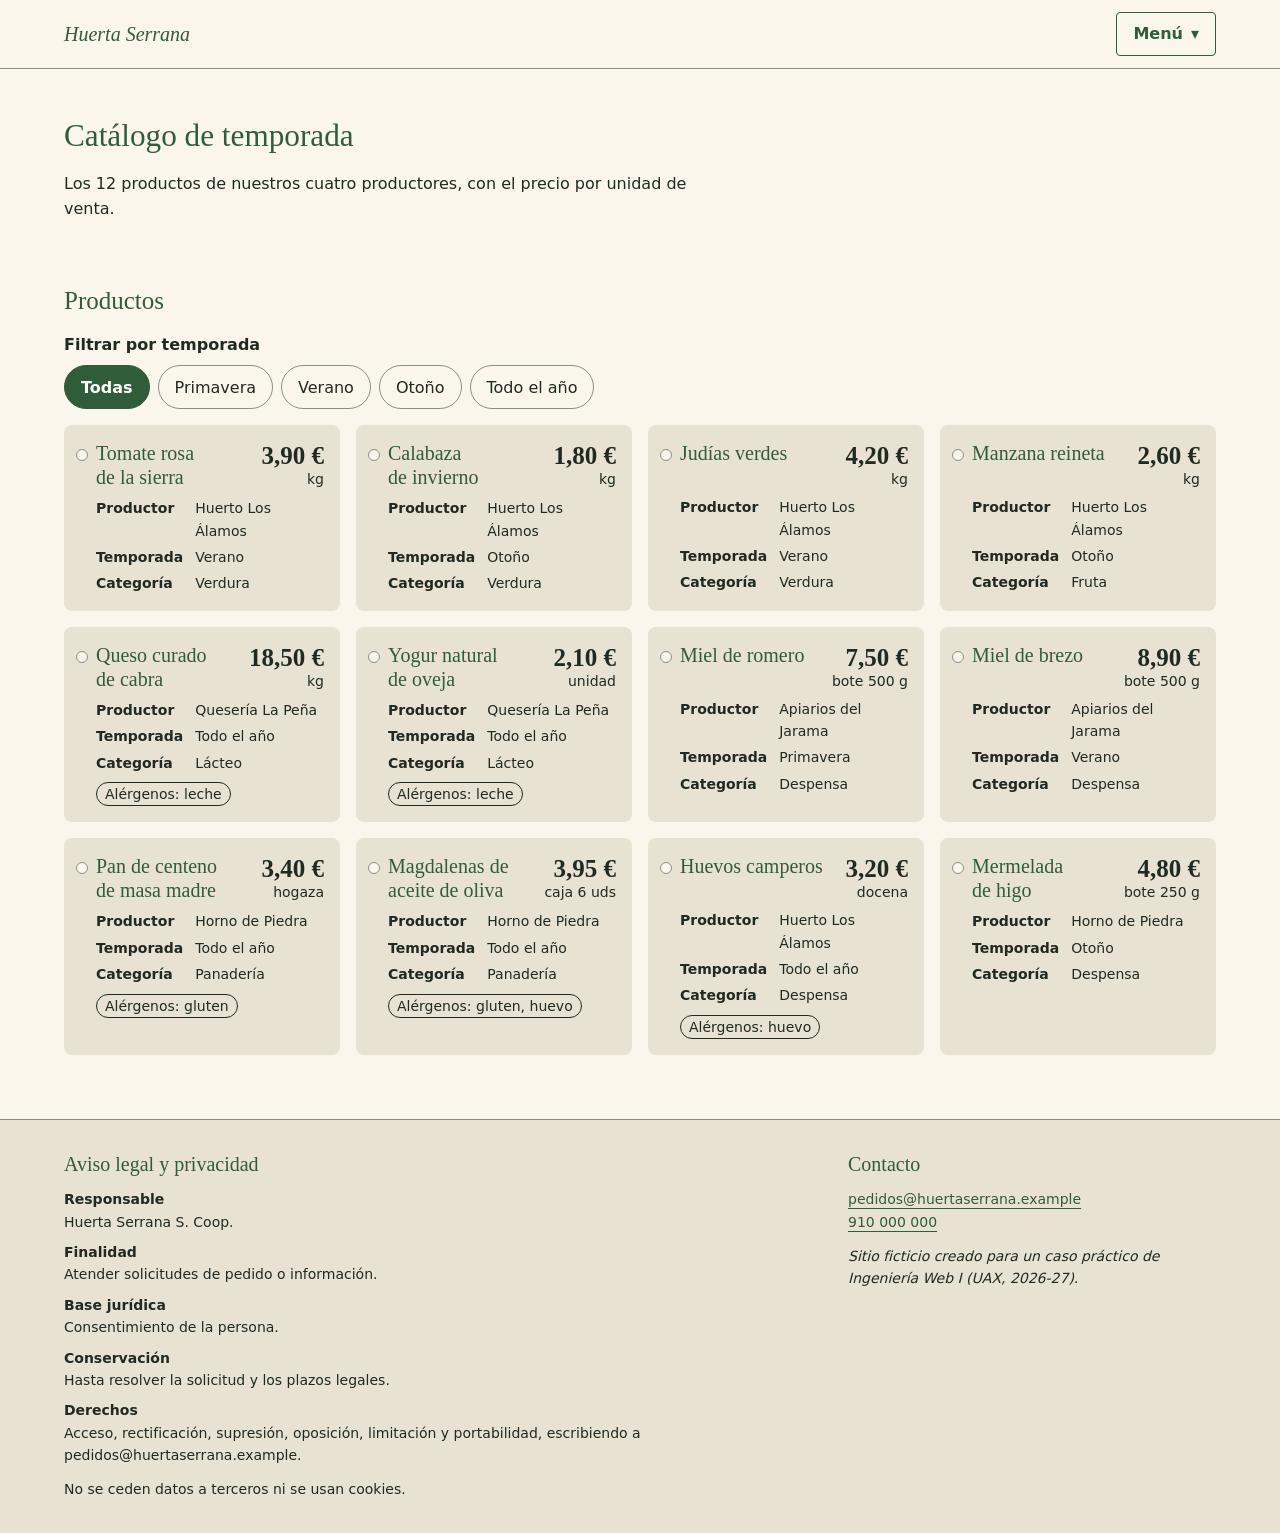
==== commit 85d5bfb0: "feat: aviso de temporada calculado con la fecha actual en JavaScript" ====
--- a/catalogo.html
+++ b/catalogo.html
@@ -10,6 +10,7 @@
     <link rel="stylesheet" href="css/base.css">
     <link rel="stylesheet" href="css/layout.css">
     <link rel="stylesheet" href="css/components.css">
+    <script type="module" src="js/main.js"></script>
   </head>
   <body>
     <a class="saltar" href="#contenido">Saltar al contenido</a>
--- a/css/tokens.css
+++ b/css/tokens.css
@@ -90,6 +90,7 @@
   --duracion: 200ms;
   --capa-menu: 10; /* El menú desplegable queda por encima del contenido */
   --tabla-min: 40rem; /* Ancho mínimo de la tabla de cestas antes de desplazarse */
+  --ancho-aside: 18rem; /* Columna lateral de Productores en escritorio */
 
   /* Breakpoints (no pueden ser variables dentro de @media, se documentan):
      48em = 768 px · 80em = 1280 px */
--- a/css/layout.css
+++ b/css/layout.css
@@ -183,3 +183,127 @@
 .pie__datos dd {
   margin-block-end: var(--espacio-2);
 }
+
+/* ==========================================================================
+   Adaptación a tableta y escritorio (fase D)
+   48em = 768 px · 80em = 1280 px. En em para que respeten el zoom de texto.
+   ========================================================================== */
+
+/* ---- Menú siempre visible desde 768 px ----------------------------------
+   El contenido de un <details> cerrado está oculto con content-visibility.
+   ::details-content permite mostrarlo sin abrirlo ni usar JavaScript.
+   @supports: si el navegador no lo entiende, se queda el botón «Menú». */
+@supports selector(::details-content) {
+  @media (min-width: 48em) {
+    .menu__boton {
+      display: none;
+    }
+
+    .menu::details-content {
+      content-visibility: visible;
+    }
+
+    .menu__nav {
+      position: static;
+      padding: 0;
+      background: none;
+      border: 0;
+      box-shadow: none;
+    }
+
+    .menu__lista {
+      display: flex;
+      gap: var(--espacio-5);
+    }
+  }
+}
+
+/* ---- Rejillas de tableta (≥ 768 px) ------------------------------------ */
+@media (min-width: 48em) {
+  main {
+    padding-block: var(--espacio-7) var(--espacio-8);
+  }
+
+  main > :is(section, aside, div) {
+    margin-block-start: var(--espacio-8);
+  }
+
+  .pasos__lista,
+  .cestas__lista {
+    grid-template-columns: repeat(3, 1fr);
+  }
+
+  .productores__fichas {
+    grid-template-columns: repeat(2, 1fr);
+  }
+
+  .pie {
+    grid-template-columns: 2fr 1fr;
+    column-gap: var(--espacio-7);
+  }
+}
+
+/* ---- Escritorio (≥ 1280 px) --------------------------------------------
+   Productores: fichas a la izquierda y el aside de datos como columna
+   lateral que acompaña al desplazarse. */
+@media (min-width: 80em) {
+  .productores {
+    grid-template-columns: 1fr var(--ancho-aside);
+    align-items: start;
+  }
+
+  .datos {
+    position: sticky;
+    top: var(--espacio-5);
+  }
+}
+
+/* ==========================================================================
+   Impresión (RF9): catálogo en papel para el mercado
+   --------------------------------------------------------------------------
+   Igual que el modo oscuro, solo se redefinen roles: fondo blanco, texto
+   Tinta y sin fondos de color (ahorran tinta). Se ocultan la navegación,
+   el filtro y el pie; las etiquetas no se cortan entre páginas.
+   ========================================================================== */
+@media print {
+  :root {
+    --ui-fondo: var(--color-blanco);
+    --ui-texto: var(--color-texto);
+    --ui-titulo: var(--color-texto);
+    --ui-enlace: var(--color-texto);
+    --ui-superficie: var(--color-blanco);
+    --ui-borde: var(--color-texto);
+  }
+
+  .saltar,
+  .menu,
+  .filtro,
+  .pie,
+  .portada__acciones,
+  .cestas__acciones,
+  .tabla-ayuda {
+    display: none;
+  }
+
+  .cabecera {
+    border: 0;
+  }
+
+  main {
+    padding-block: 0;
+  }
+
+  .catalogo__lista {
+    grid-template-columns: repeat(3, 1fr);
+    gap: var(--espacio-3);
+  }
+
+  .etiqueta {
+    border: var(--borde-fino) solid var(--ui-borde);
+    break-inside: avoid;
+  }
+
+  .etiqueta::before {
+    display: none;
+  }
+}
--- a/css/components.css
+++ b/css/components.css
@@ -478,3 +478,42 @@
   color: var(--ui-texto);
   font-style: italic;
 }
+
+/* ==========================================================================
+   Adaptación de componentes (fase D)
+   ========================================================================== */
+
+@media (min-width: 48em) {
+  /* Portada en dos columnas: texto a la izquierda, sierra a la derecha.
+     La ilustración va primera en el HTML (arriba en móvil). */
+  .portada {
+    grid-template-columns: 3fr 2fr;
+    align-items: center;
+    column-gap: var(--espacio-7);
+  }
+
+  .portada > :not(.portada__ilustracion) {
+    grid-column: 1;
+  }
+
+  .portada__ilustracion {
+    grid-column: 2;
+    grid-row: 1 / span 3;
+  }
+
+  /* Aviso de temporada: título, franja y textos en una cuadrícula */
+  .aviso {
+    grid-template-columns: auto 1fr;
+    align-items: center;
+    column-gap: var(--espacio-6);
+  }
+
+  .aviso__texto {
+    grid-column: 1 / -1;
+  }
+
+  /* La tabla ya cabe: sobra la indicación de deslizar */
+  .tabla-ayuda {
+    display: none;
+  }
+}
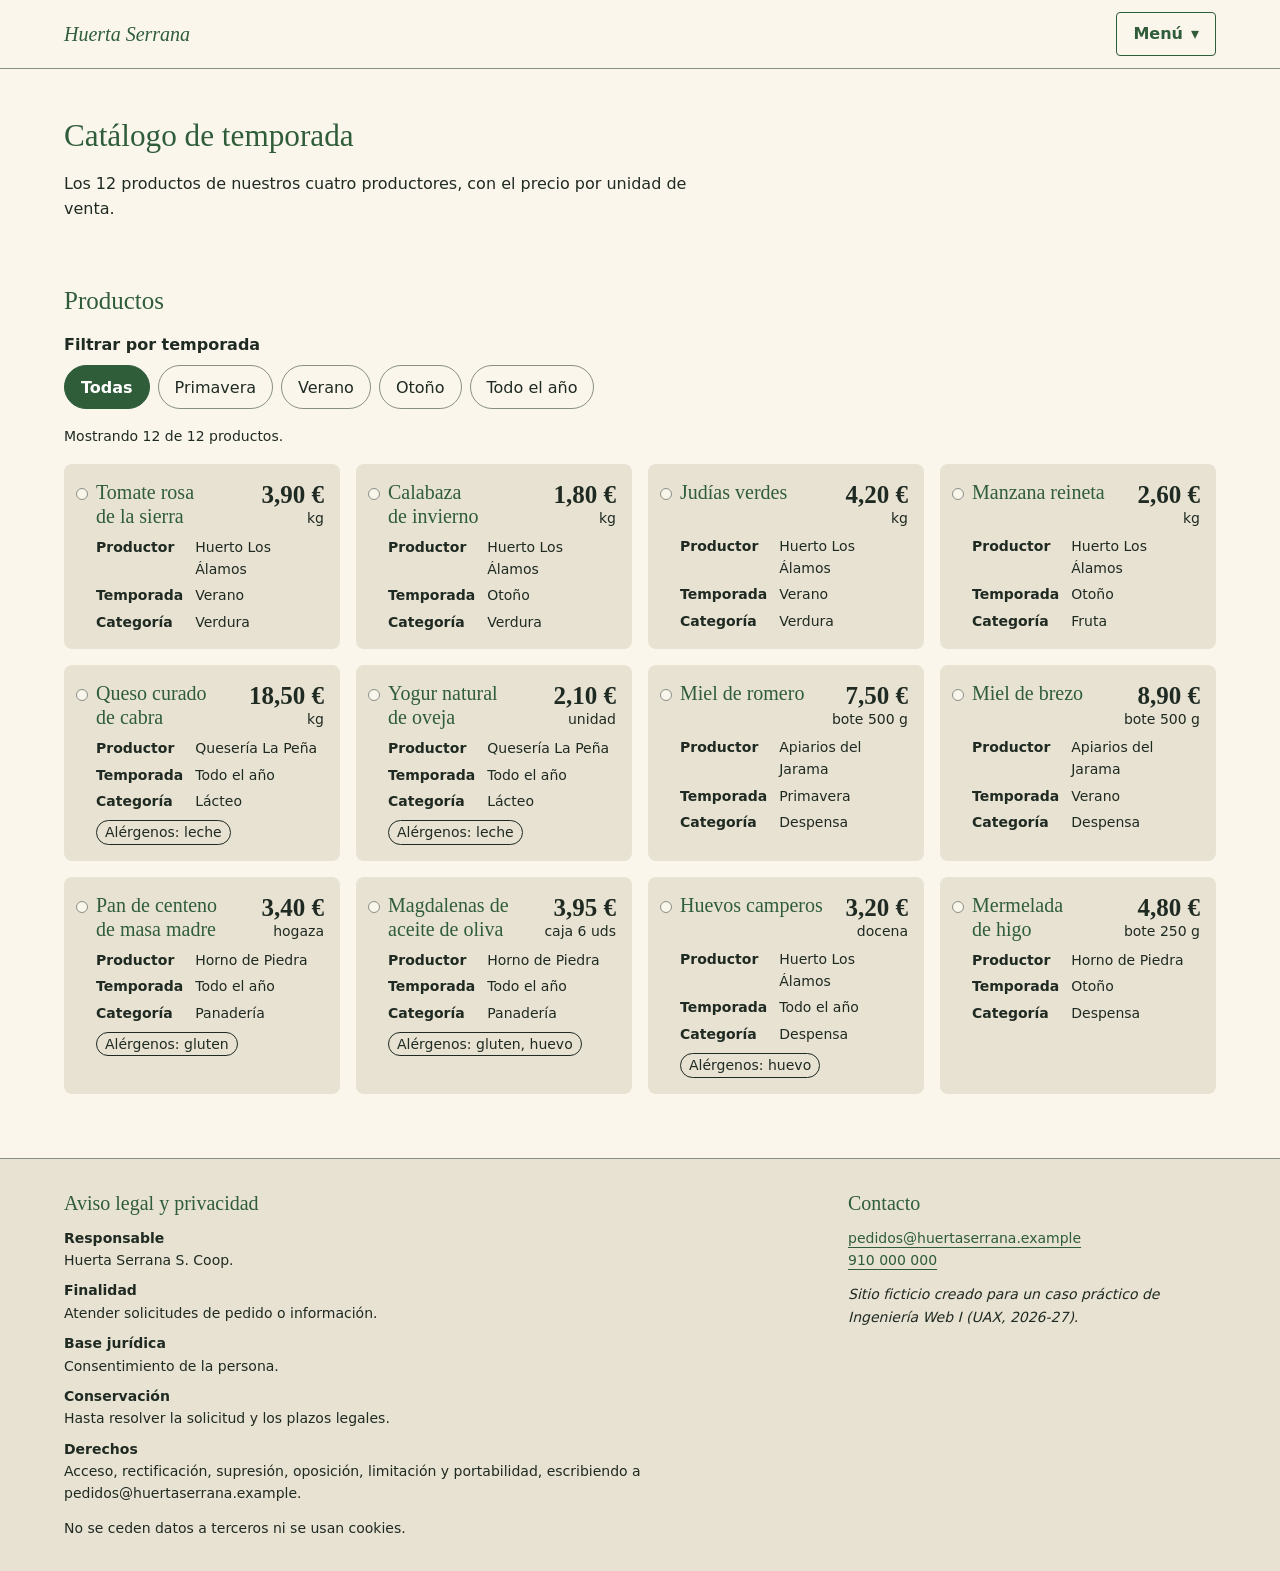
==== commit caebeca6: "fix: reservar el hueco del contador del filtro para evitar CLS (B07)" ====
--- a/catalogo.html
+++ b/catalogo.html
@@ -47,6 +47,7 @@
             <label class="filtro__opcion"><input class="filtro__radio" type="radio" name="temporada" value="todo-el-ano"> Todo el año</label>
           </fieldset>
         </form>
+        <p class="filtro__estado" role="status"></p>
 
         <ul class="catalogo__lista">
           <li class="catalogo__item" data-temporada="verano">
--- a/css/layout.css
+++ b/css/layout.css
@@ -278,6 +278,7 @@
   .saltar,
   .menu,
   .filtro,
+  .filtro__estado,
   .pie,
   .portada__acciones,
   .cestas__acciones,
--- a/css/components.css
+++ b/css/components.css
@@ -517,3 +517,15 @@
     display: none;
   }
 }
+
+/* Contador del filtro: main.js lo rellena (sin JS queda vacío). Altura
+   reservada de una línea para que al rellenarlo no se mueva nada (B07). */
+.filtro__estado {
+  min-height: calc(var(--tam-sm) * var(--interlineado));
+  font-size: var(--tam-sm);
+}
+
+/* Mensaje tras enviar: lo crea main.js */
+.formulario__aviso {
+  font-weight: var(--peso-negrita);
+}
